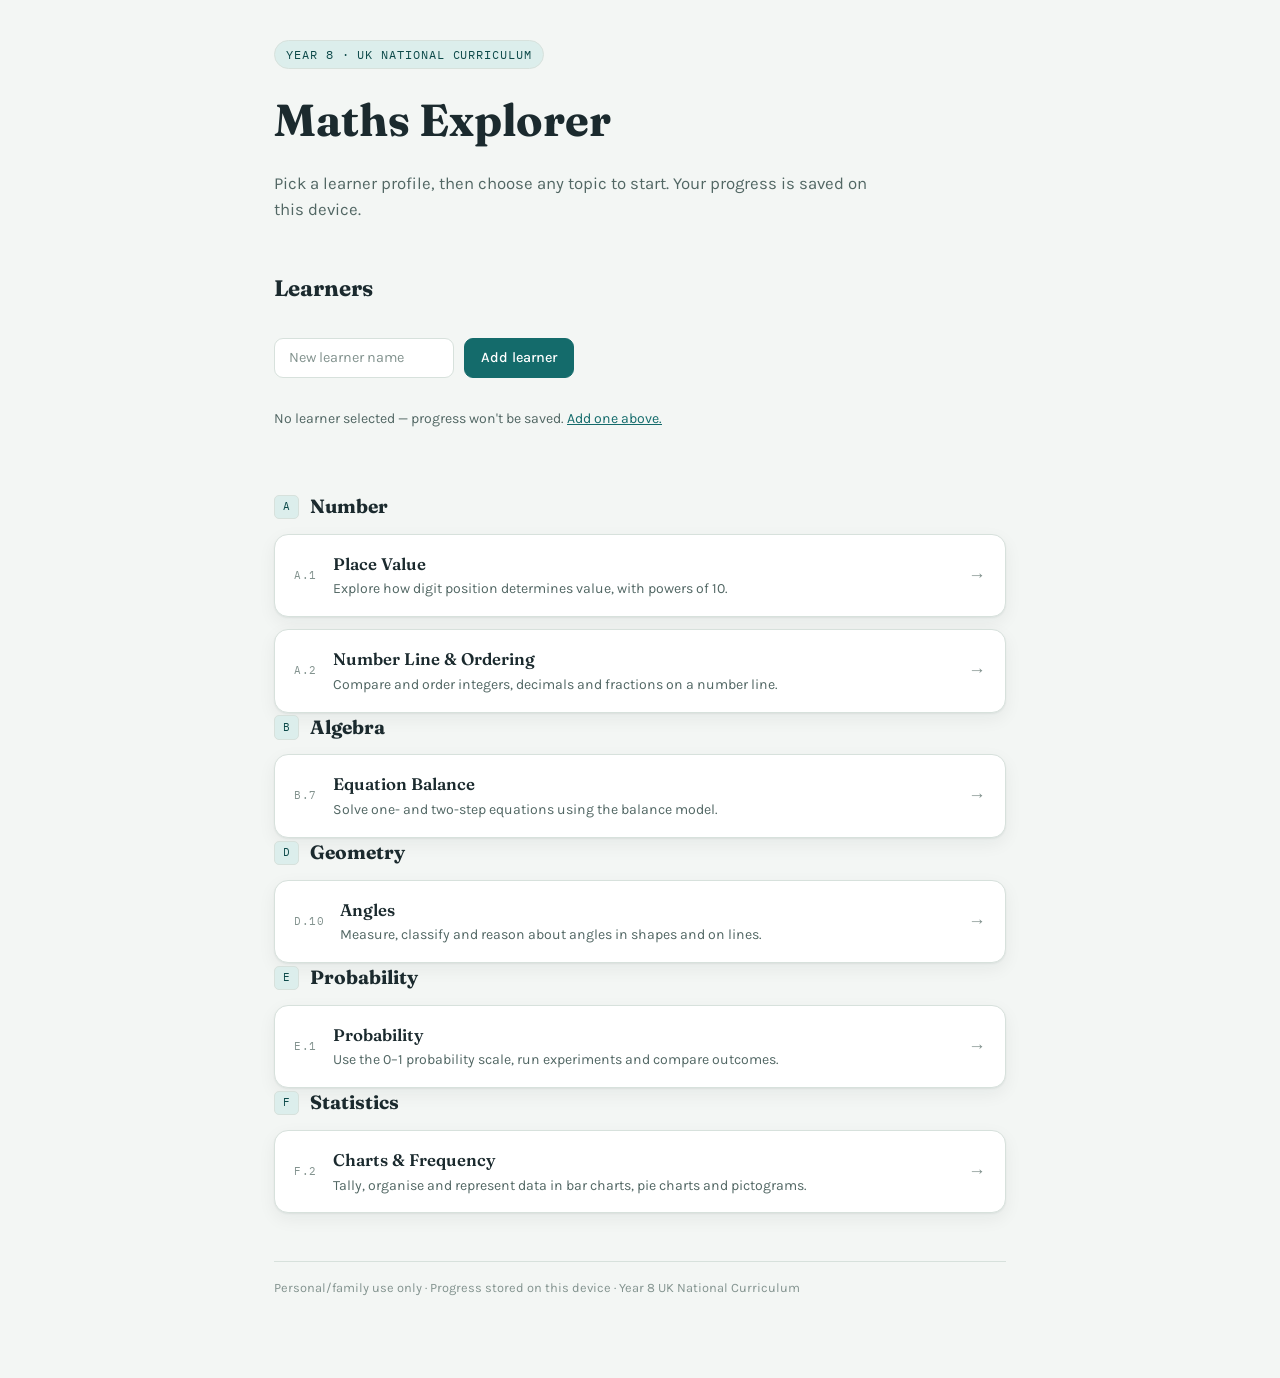
==== index.html @ 36a35748 "Consolidation pass: extract shared CSS/JS, add site skeleton and per-child progress - Add shared/sha" ====
<!DOCTYPE html>
<html lang="en">
<head>
<meta charset="UTF-8">
<meta name="viewport" content="width=device-width, initial-scale=1">
<title>Year 8 Maths</title>
<link rel="preconnect" href="https://fonts.googleapis.com">
<link rel="preconnect" href="https://fonts.gstatic.com" crossorigin>
<link href="https://fonts.googleapis.com/css2?family=Fraunces:ital,opsz,wght@0,9..144,400;0,9..144,700;1,9..144,400&family=IBM+Plex+Mono:wght@400;500&family=Karla:wght@400;500;600&display=swap" rel="stylesheet">
<style>
/* --- tokens (same as shared.css — inlined here so index.html works standalone) --- */
:root {
  --bg:#F3F6F4;--surface:#FFFFFF;--surface-alt:#E8EFEA;
  --ink:#1B2A2E;--ink-soft:#526764;--ink-faint:#83938F;
  --teal:#146B6B;--teal-deep:#0D4A4A;--teal-soft:#DCEEEC;
  --amber:#C9740B;--amber-soft:#FBE9CE;
  --success:#1E8E5A;--success-bg:#E3F5EC;
  --error:#C0392B;--error-bg:#FBEAE7;
  --border:#D7E1DC;--on-accent:#FFFFFF;
  --shadow:0 1px 2px rgba(20,40,38,0.06),0 6px 18px rgba(20,40,38,0.06);
}
@media(prefers-color-scheme:dark){:root:not([data-theme="light"]){
  --bg:#0F1E1D;--surface:#16302E;--surface-alt:#1C3A37;
  --ink:#EAF4F1;--ink-soft:#A9C4BF;--ink-faint:#74928C;
  --teal:#58D6D1;--teal-deep:#8CE6E1;--teal-soft:#1B3F3C;
  --amber:#F0A94A;--amber-soft:#3A2C13;
  --success:#52DE9B;--success-bg:#103628;
  --error:#F1897C;--error-bg:#3A1B16;
  --border:#294744;--on-accent:#0F1E1D;
  --shadow:0 1px 2px rgba(0,0,0,0.3),0 10px 24px rgba(0,0,0,0.35);
}}
:root[data-theme="dark"]{
  --bg:#0F1E1D;--surface:#16302E;--surface-alt:#1C3A37;
  --ink:#EAF4F1;--ink-soft:#A9C4BF;--ink-faint:#74928C;
  --teal:#58D6D1;--teal-deep:#8CE6E1;--teal-soft:#1B3F3C;
  --amber:#F0A94A;--amber-soft:#3A2C13;
  --success:#52DE9B;--success-bg:#103628;
  --error:#F1897C;--error-bg:#3A1B16;
  --border:#294744;--on-accent:#0F1E1D;
  --shadow:0 1px 2px rgba(0,0,0,0.3),0 10px 24px rgba(0,0,0,0.35);
}

/* --- base --- */
*{box-sizing:border-box;}
body{margin:0;background:var(--bg);color:var(--ink);font-family:'Karla','Segoe UI',sans-serif;line-height:1.55;}
h1,h2,h3{font-family:'Fraunces',Georgia,serif;text-wrap:balance;margin:0;}
a{color:inherit;text-decoration:none;}

/* --- layout --- */
.page{max-width:780px;margin:0 auto;padding:2.5rem 1.5rem 5rem;display:flex;flex-direction:column;gap:3rem;}

/* --- hero --- */
.hero{display:flex;flex-direction:column;gap:1rem;}
.eyebrow{display:inline-flex;align-items:center;gap:.5rem;font-family:'IBM Plex Mono',monospace;font-size:.72rem;letter-spacing:.08em;text-transform:uppercase;color:var(--teal-deep,var(--teal));background:var(--teal-soft);border:1px solid var(--border);padding:.3rem .7rem;border-radius:999px;width:fit-content;}
.hero h1{font-size:clamp(2rem,5vw,2.8rem);font-weight:700;}
.hero p.lede{margin:0;max-width:60ch;color:var(--ink-soft);font-size:1.05rem;}

/* --- profiles section --- */
.profiles-section{display:flex;flex-direction:column;gap:1rem;}
.section-head{display:flex;align-items:baseline;gap:.7rem;}
.section-head h2{font-size:1.4rem;}
.profiles-grid{display:flex;flex-wrap:wrap;gap:.7rem;}
.profile-pill{
  display:inline-flex;align-items:center;gap:.5rem;padding:.5rem 1rem;
  border-radius:999px;border:2px solid var(--border);background:var(--surface);
  cursor:pointer;font:inherit;font-size:.9rem;color:var(--ink);
}
.profile-pill.active{border-color:var(--teal);background:var(--teal-soft);}
.profile-pill .pip{width:.55rem;height:.55rem;border-radius:50%;background:var(--border);}
.profile-pill.active .pip{background:var(--teal);}
.profile-pill .del{margin-left:.4rem;opacity:.4;font-size:.8rem;line-height:1;border:none;background:none;cursor:pointer;color:var(--ink);padding:0;}
.profile-pill .del:hover{opacity:1;color:var(--error);}
.add-profile-row{display:flex;gap:.6rem;align-items:center;flex-wrap:wrap;}
.add-profile-row input{
  font:inherit;font-size:.9rem;padding:.5rem .85rem;border-radius:9px;
  border:1px solid var(--border);background:var(--surface);color:var(--ink);
  width:180px;
}
.add-profile-row input::placeholder{color:var(--ink-faint);}
.add-profile-row input:focus{outline:2px solid var(--teal);outline-offset:1px;}
.btn{font:inherit;font-size:.9rem;font-weight:500;padding:.5rem 1rem;border-radius:9px;border:1px solid var(--border);background:var(--surface-alt);color:var(--ink);cursor:pointer;}
.btn.primary{background:var(--teal);border-color:var(--teal);color:var(--on-accent);}
.btn:hover{filter:brightness(.97);}
@media(prefers-color-scheme:dark){:root:not([data-theme="light"]) .btn:hover{filter:brightness(1.15);}}
:root[data-theme="dark"] .btn:hover{filter:brightness(1.15);}
.no-profile-note{font-size:.88rem;color:var(--ink-soft);}

/* --- strand --- */
.strand{display:flex;flex-direction:column;gap:.75rem;}
.strand-head{display:flex;align-items:center;gap:.65rem;}
.strand-head .strand-tag{font-family:'IBM Plex Mono',monospace;font-size:.7rem;letter-spacing:.04em;color:var(--teal-deep,var(--teal));background:var(--teal-soft);border:1px solid var(--border);padding:.15rem .5rem;border-radius:5px;}
.strand-head h2{font-size:1.2rem;}

/* --- lesson card --- */
.lesson-card{
  display:flex;align-items:center;gap:1rem;
  background:var(--surface);border:1px solid var(--border);border-radius:14px;
  padding:1rem 1.2rem;box-shadow:var(--shadow);text-decoration:none;color:var(--ink);
  transition:border-color .15s,box-shadow .15s;
}
.lesson-card:hover{border-color:var(--teal);box-shadow:var(--shadow),0 0 0 2px var(--teal-soft);}
.lesson-card .lc-ref{font-family:'IBM Plex Mono',monospace;font-size:.7rem;letter-spacing:.04em;color:var(--ink-faint);white-space:nowrap;}
.lesson-card .lc-body{flex:1 1 0;min-width:0;}
.lesson-card .lc-title{font-family:'Fraunces',Georgia,serif;font-weight:600;font-size:1.05rem;}
.lesson-card .lc-desc{font-size:.88rem;color:var(--ink-soft);margin-top:.1rem;}
.lesson-card .lc-badge{flex:0 0 auto;display:flex;flex-direction:column;align-items:flex-end;gap:.3rem;}
.done-tag{font-family:'IBM Plex Mono',monospace;font-size:.68rem;letter-spacing:.03em;background:var(--success-bg);border:1px solid var(--success);color:var(--success);border-radius:999px;padding:.15rem .55rem;white-space:nowrap;}
.score-tag{font-family:'IBM Plex Mono',monospace;font-size:.68rem;letter-spacing:.03em;background:var(--surface-alt);border:1px solid var(--border);color:var(--ink-soft);border-radius:999px;padding:.15rem .55rem;white-space:nowrap;}
.lesson-card .arrow{color:var(--ink-faint);font-size:1.1rem;}

footer.note{color:var(--ink-faint);font-size:.8rem;border-top:1px solid var(--border);padding-top:1rem;}
</style>
</head>
<body>
<div class="page">

  <!-- Hero -->
  <header class="hero">
    <span class="eyebrow">Year 8 · UK National Curriculum</span>
    <h1>Maths Explorer</h1>
    <p class="lede">Pick a learner profile, then choose any topic to start. Your progress is saved on this device.</p>
  </header>

  <!-- Profiles -->
  <section class="profiles-section" id="profiles">
    <div class="section-head"><h2>Learners</h2></div>
    <div class="profiles-grid" id="profiles-grid"></div>
    <div class="add-profile-row">
      <input type="text" id="new-name" placeholder="New learner name" maxlength="30" aria-label="New learner name">
      <button class="btn primary" id="add-btn" onclick="addProfile()">Add learner</button>
    </div>
    <p class="no-profile-note" id="no-profile-note" hidden>No learner selected — progress won't be saved. <a href="#profiles" style="color:var(--teal);text-decoration:underline;">Add one above.</a></p>
  </section>

  <!-- Curriculum map -->
  <div id="curriculum-map"></div>

  <footer class="note">Personal/family use only · Progress stored on this device · Year 8 UK National Curriculum</footer>
</div>

<script src="shared/shared.js"></script>
<script>
const CURRICULUM = [
  {
    strand: 'Number',
    code: 'A',
    lessons: [
      { id: 'place-value-explorer', ref: 'A.1', title: 'Place Value', desc: 'Explore how digit position determines value, with powers of 10.', href: 'lessons/place-value-explorer.html' },
      { id: 'number-line-explorer', ref: 'A.2', title: 'Number Line & Ordering', desc: 'Compare and order integers, decimals and fractions on a number line.', href: 'lessons/number-line-explorer.html' },
    ]
  },
  {
    strand: 'Algebra',
    code: 'B',
    lessons: [
      { id: 'equation-balance-explorer', ref: 'B.7', title: 'Equation Balance', desc: 'Solve one- and two-step equations using the balance model.', href: 'lessons/equation-balance-explorer.html' },
    ]
  },
  {
    strand: 'Geometry',
    code: 'D',
    lessons: [
      { id: 'angle-explorer', ref: 'D.10', title: 'Angles', desc: 'Measure, classify and reason about angles in shapes and on lines.', href: 'lessons/angle-explorer.html' },
    ]
  },
  {
    strand: 'Probability',
    code: 'E',
    lessons: [
      { id: 'probability-explorer', ref: 'E.1', title: 'Probability', desc: 'Use the 0–1 probability scale, run experiments and compare outcomes.', href: 'lessons/probability-explorer.html' },
    ]
  },
  {
    strand: 'Statistics',
    code: 'F',
    lessons: [
      { id: 'chart-explorer', ref: 'F.2', title: 'Charts & Frequency', desc: 'Tally, organise and represent data in bar charts, pie charts and pictograms.', href: 'lessons/chart-explorer.html' },
    ]
  },
];

function renderProfilesGrid() {
  const grid = document.getElementById('profiles-grid');
  const note = document.getElementById('no-profile-note');
  const activeId = ProfileManager.getActiveId();
  grid.innerHTML = '';
  const profiles = ProfileManager.getProfiles();
  profiles.forEach(p => {
    const pill = document.createElement('button');
    pill.className = 'profile-pill' + (p.id === activeId ? ' active' : '');
    const pip = document.createElement('span'); pip.className = 'pip'; pill.appendChild(pip);
    pill.appendChild(document.createTextNode(p.name));
    const del = document.createElement('button');
    del.className = 'del'; del.textContent = '✕'; del.title = 'Remove ' + p.name;
    del.addEventListener('click', e => { e.stopPropagation(); if (confirm('Remove ' + p.name + '?')) { ProfileManager.removeProfile(p.id); refresh(); } });
    pill.appendChild(del);
    pill.addEventListener('click', () => { ProfileManager.setActive(p.id); refresh(); });
    grid.appendChild(pill);
  });
  note.hidden = !!ProfileManager.getActive();
  renderCurriculumMap();
}

function addProfile() {
  const input = document.getElementById('new-name');
  const name = input.value.trim();
  if (!name) { input.focus(); return; }
  const id = ProfileManager.addProfile(name);
  ProfileManager.setActive(id);
  input.value = '';
  refresh();
}

document.getElementById('new-name').addEventListener('keydown', e => { if (e.key === 'Enter') addProfile(); });

function renderCurriculumMap() {
  const map = document.getElementById('curriculum-map');
  const activeId = ProfileManager.getActiveId();
  const progress = activeId ? ProfileManager.getProgress(activeId) : {};
  map.innerHTML = '';

  CURRICULUM.forEach(strand => {
    const section = document.createElement('section');
    section.className = 'strand';

    const head = document.createElement('div');
    head.className = 'strand-head';
    const tag = document.createElement('span'); tag.className = 'strand-tag'; tag.textContent = strand.code;
    const h2 = document.createElement('h2'); h2.textContent = strand.strand;
    head.appendChild(tag); head.appendChild(h2);
    section.appendChild(head);

    strand.lessons.forEach(lesson => {
      const card = document.createElement('a');
      card.className = 'lesson-card';
      card.href = lesson.href;

      const ref = document.createElement('span'); ref.className = 'lc-ref'; ref.textContent = lesson.ref;
      card.appendChild(ref);

      const body = document.createElement('div'); body.className = 'lc-body';
      const title = document.createElement('div'); title.className = 'lc-title'; title.textContent = lesson.title;
      const desc = document.createElement('div'); desc.className = 'lc-desc'; desc.textContent = lesson.desc;
      body.appendChild(title); body.appendChild(desc);
      card.appendChild(body);

      const badge = document.createElement('div'); badge.className = 'lc-badge';
      const prog = progress[lesson.id];
      if (prog) {
        const done = document.createElement('span'); done.className = 'done-tag'; done.textContent = '✓ done';
        badge.appendChild(done);
        const score = document.createElement('span'); score.className = 'score-tag'; score.textContent = prog.score + ' answered';
        badge.appendChild(score);
      }
      card.appendChild(badge);

      const arrow = document.createElement('span'); arrow.className = 'arrow'; arrow.textContent = '→';
      card.appendChild(arrow);

      section.appendChild(card);
    });

    map.appendChild(section);
  });
}

function refresh() {
  renderProfilesGrid();
  renderCurriculumMap();
}

refresh();

/* scroll to #profiles if hash is set */
if (window.location.hash === '#profiles') {
  document.getElementById('profiles').scrollIntoView({ behavior: 'smooth' });
}
</script>
</body>
</html>
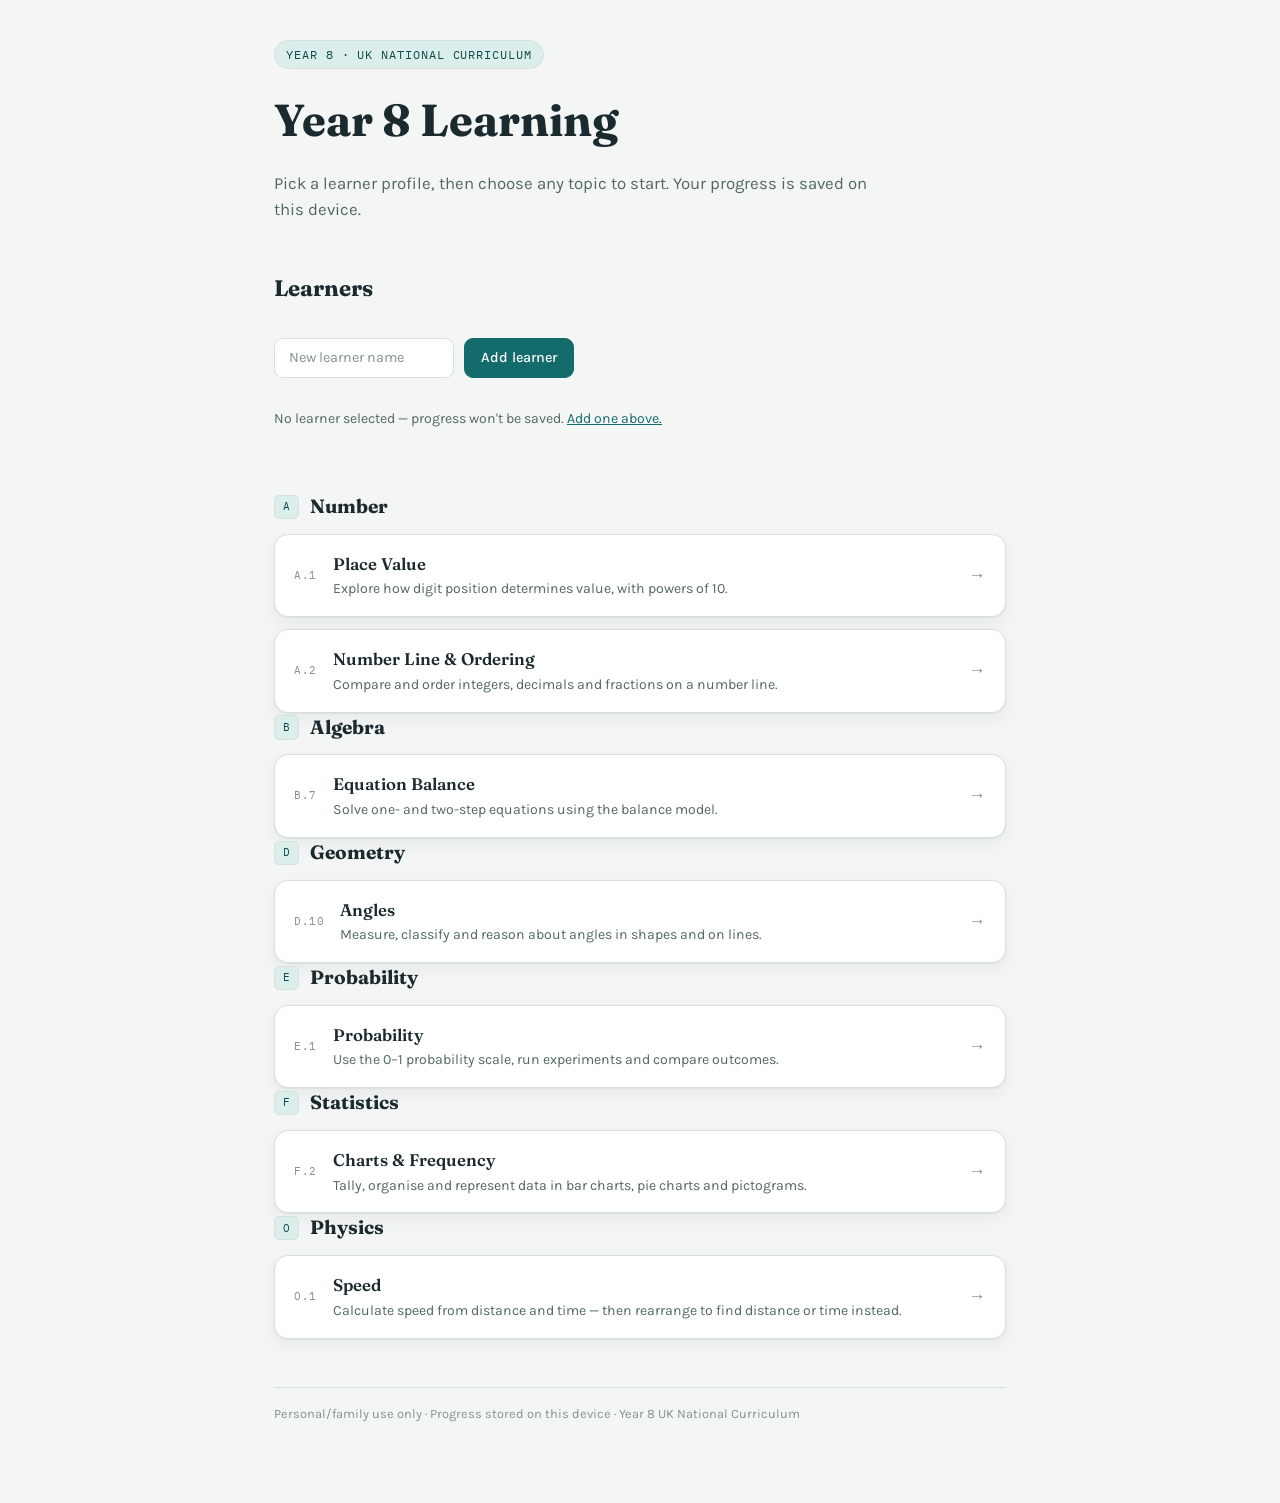
==== commit b2b3e5a7: "Add O.1 Speed science lesson and integrate into home page Add subjects/science/ks3/year-8/lessons/sp" ====
--- a/index.html
+++ b/index.html
@@ -3,7 +3,7 @@
 <head>
 <meta charset="UTF-8">
 <meta name="viewport" content="width=device-width, initial-scale=1">
-<title>Year 8 Maths</title>
+<title>Year 8 Learning</title>
 <link rel="preconnect" href="https://fonts.googleapis.com">
 <link rel="preconnect" href="https://fonts.gstatic.com" crossorigin>
 <link href="https://fonts.googleapis.com/css2?family=Fraunces:ital,opsz,wght@0,9..144,400;0,9..144,700;1,9..144,400&family=IBM+Plex+Mono:wght@400;500&family=Karla:wght@400;500;600&display=swap" rel="stylesheet">
@@ -117,7 +117,7 @@
   <!-- Hero -->
   <header class="hero">
     <span class="eyebrow">Year 8 · UK National Curriculum</span>
-    <h1>Maths Explorer</h1>
+    <h1>Year 8 Learning</h1>
     <p class="lede">Pick a learner profile, then choose any topic to start. Your progress is saved on this device.</p>
   </header>
 
@@ -145,36 +145,43 @@
     strand: 'Number',
     code: 'A',
     lessons: [
-      { id: 'place-value-explorer', ref: 'A.1', title: 'Place Value', desc: 'Explore how digit position determines value, with powers of 10.', href: 'lessons/place-value-explorer.html' },
-      { id: 'number-line-explorer', ref: 'A.2', title: 'Number Line & Ordering', desc: 'Compare and order integers, decimals and fractions on a number line.', href: 'lessons/number-line-explorer.html' },
+      { id: 'place-value-explorer', ref: 'A.1', title: 'Place Value', desc: 'Explore how digit position determines value, with powers of 10.', href: 'subjects/maths/ks3/year-8/lessons/place-value-explorer.html' },
+      { id: 'number-line-explorer', ref: 'A.2', title: 'Number Line & Ordering', desc: 'Compare and order integers, decimals and fractions on a number line.', href: 'subjects/maths/ks3/year-8/lessons/number-line-explorer.html' },
     ]
   },
   {
     strand: 'Algebra',
     code: 'B',
     lessons: [
-      { id: 'equation-balance-explorer', ref: 'B.7', title: 'Equation Balance', desc: 'Solve one- and two-step equations using the balance model.', href: 'lessons/equation-balance-explorer.html' },
+      { id: 'equation-balance-explorer', ref: 'B.7', title: 'Equation Balance', desc: 'Solve one- and two-step equations using the balance model.', href: 'subjects/maths/ks3/year-8/lessons/equation-balance-explorer.html' },
     ]
   },
   {
     strand: 'Geometry',
     code: 'D',
     lessons: [
-      { id: 'angle-explorer', ref: 'D.10', title: 'Angles', desc: 'Measure, classify and reason about angles in shapes and on lines.', href: 'lessons/angle-explorer.html' },
+      { id: 'angle-explorer', ref: 'D.10', title: 'Angles', desc: 'Measure, classify and reason about angles in shapes and on lines.', href: 'subjects/maths/ks3/year-8/lessons/angle-explorer.html' },
     ]
   },
   {
     strand: 'Probability',
     code: 'E',
     lessons: [
-      { id: 'probability-explorer', ref: 'E.1', title: 'Probability', desc: 'Use the 0–1 probability scale, run experiments and compare outcomes.', href: 'lessons/probability-explorer.html' },
+      { id: 'probability-explorer', ref: 'E.1', title: 'Probability', desc: 'Use the 0–1 probability scale, run experiments and compare outcomes.', href: 'subjects/maths/ks3/year-8/lessons/probability-explorer.html' },
     ]
   },
   {
     strand: 'Statistics',
     code: 'F',
     lessons: [
-      { id: 'chart-explorer', ref: 'F.2', title: 'Charts & Frequency', desc: 'Tally, organise and represent data in bar charts, pie charts and pictograms.', href: 'lessons/chart-explorer.html' },
+      { id: 'chart-explorer', ref: 'F.2', title: 'Charts & Frequency', desc: 'Tally, organise and represent data in bar charts, pie charts and pictograms.', href: 'subjects/maths/ks3/year-8/lessons/chart-explorer.html' },
+    ]
+  },
+  {
+    strand: 'Physics',
+    code: 'O',
+    lessons: [
+      { id: 'speed', ref: 'O.1', title: 'Speed', desc: 'Calculate speed from distance and time — then rearrange to find distance or time instead.', href: 'subjects/science/ks3/year-8/lessons/speed.html' },
     ]
   },
 ];
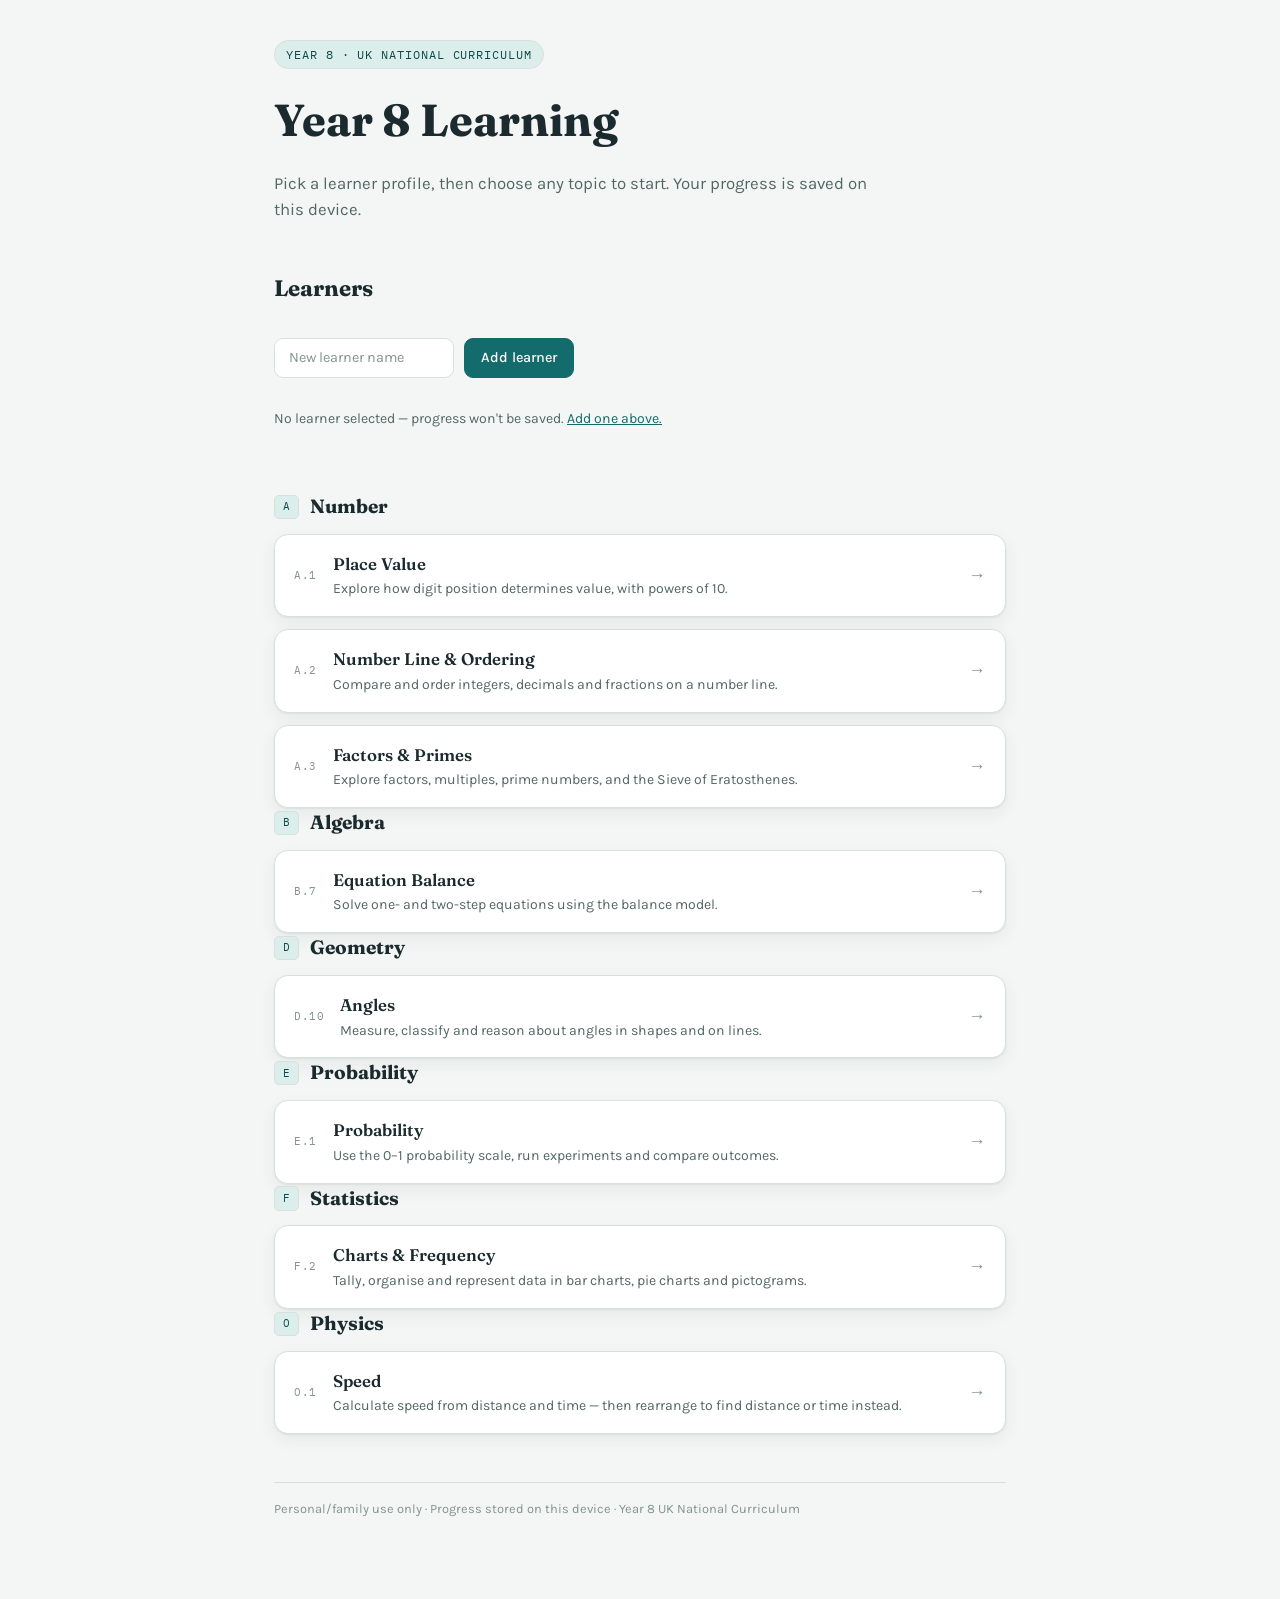
==== commit a777fd36: "Add A.3 Factors & Primes to home page CURRICULUM array factors-primes-explorer.html was already comm" ====
--- a/index.html
+++ b/index.html
@@ -147,6 +147,7 @@
     lessons: [
       { id: 'place-value-explorer', ref: 'A.1', title: 'Place Value', desc: 'Explore how digit position determines value, with powers of 10.', href: 'subjects/maths/ks3/year-8/lessons/place-value-explorer.html' },
       { id: 'number-line-explorer', ref: 'A.2', title: 'Number Line & Ordering', desc: 'Compare and order integers, decimals and fractions on a number line.', href: 'subjects/maths/ks3/year-8/lessons/number-line-explorer.html' },
+      { id: 'factors-primes-explorer', ref: 'A.3', title: 'Factors & Primes', desc: 'Explore factors, multiples, prime numbers, and the Sieve of Eratosthenes.', href: 'subjects/maths/ks3/year-8/lessons/factors-primes-explorer.html' },
     ]
   },
   {
